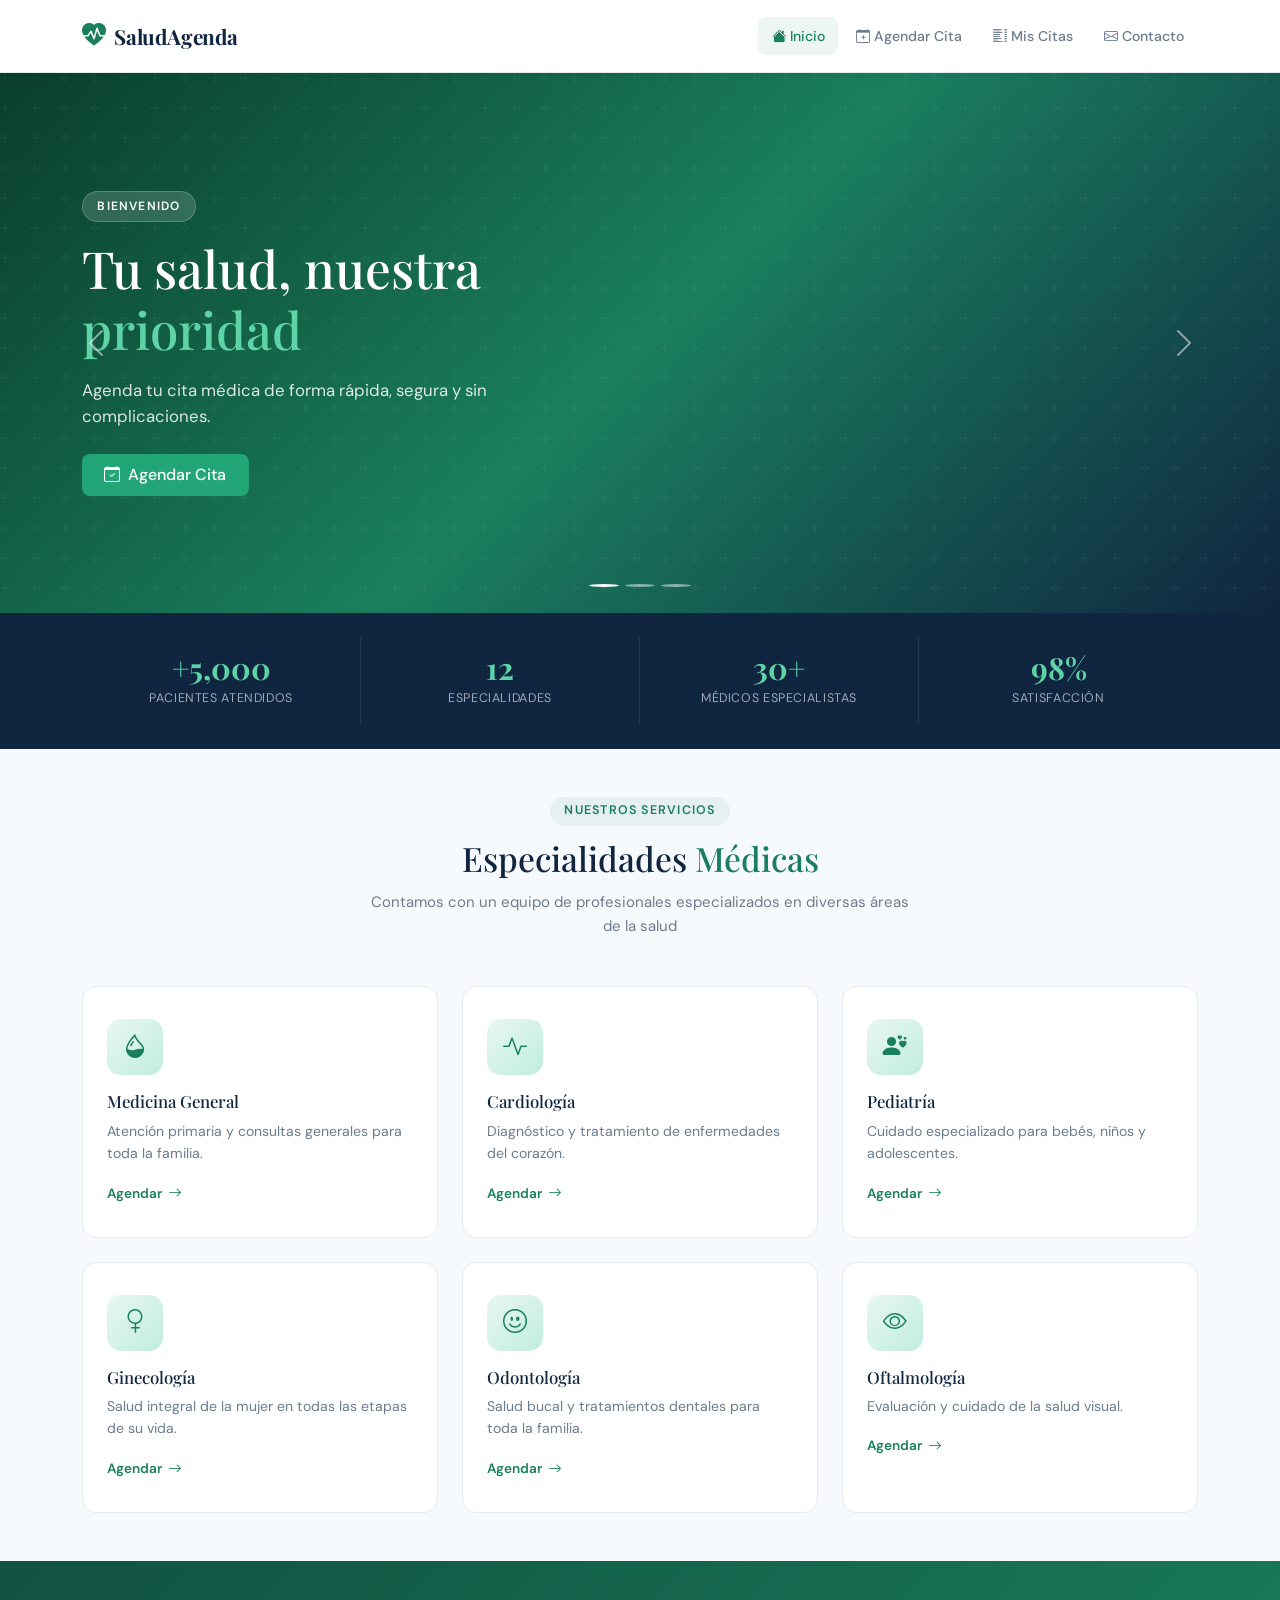
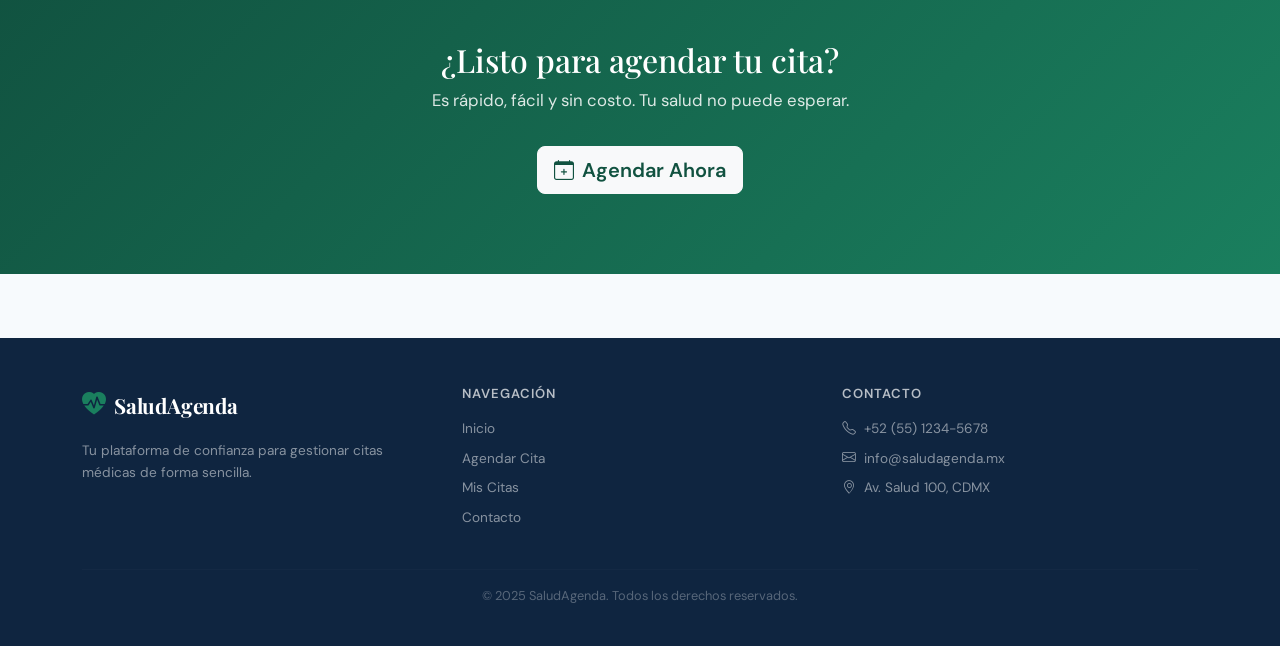
==== index.html @ a0083bcd "Add files via upload" ====
<!DOCTYPE html>
<html lang="es">
<head>
  <meta charset="UTF-8">
  <meta name="viewport" content="width=device-width, initial-scale=1.0">
  <title>SaludAgenda – Citas Médicas</title>
  <link href="https://cdn.jsdelivr.net/npm/bootstrap@5.3.0/dist/css/bootstrap.min.css" rel="stylesheet">
  <link href="https://cdn.jsdelivr.net/npm/bootstrap-icons@1.10.5/font/bootstrap-icons.css" rel="stylesheet">
  <link href="https://fonts.googleapis.com/css2?family=Playfair+Display:wght@600;700&family=DM+Sans:wght@300;400;500&display=swap" rel="stylesheet">
  <link rel="stylesheet" href="estilos.css">
</head>
<body>

<!-- NAVBAR -->
<nav class="navbar navbar-expand-lg sticky-top">
  <div class="container">
    <a class="navbar-brand d-flex align-items-center gap-2" href="index.html">
      <i class="bi bi-heart-pulse-fill text-accent fs-4"></i>
      <span class="brand-name">SaludAgenda</span>
    </a>
    <button class="navbar-toggler" type="button" data-bs-toggle="collapse" data-bs-target="#navMenu">
      <span class="navbar-toggler-icon"></span>
    </button>
    <div class="collapse navbar-collapse" id="navMenu">
      <ul class="navbar-nav ms-auto gap-1">
        <li class="nav-item"><a class="nav-link active" href="index.html"><i class="bi bi-house-fill me-1"></i>Inicio</a></li>
        <li class="nav-item"><a class="nav-link" href="registro.html"><i class="bi bi-calendar-plus me-1"></i>Agendar Cita</a></li>
        <li class="nav-item"><a class="nav-link" href="citas.html"><i class="bi bi-list-columns me-1"></i>Mis Citas</a></li>
        <li class="nav-item"><a class="nav-link" href="contacto.html"><i class="bi bi-envelope me-1"></i>Contacto</a></li>
      </ul>
    </div>
  </div>
</nav>

<!-- HERO CAROUSEL -->
<section class="hero-section">
  <div id="heroCarousel" class="carousel slide carousel-fade" data-bs-ride="carousel">
    <div class="carousel-indicators">
      <button type="button" data-bs-target="#heroCarousel" data-bs-slide-to="0" class="active"></button>
      <button type="button" data-bs-target="#heroCarousel" data-bs-slide-to="1"></button>
      <button type="button" data-bs-target="#heroCarousel" data-bs-slide-to="2"></button>
    </div>
    <div class="carousel-inner">
      <div class="carousel-item active">
        <div class="carousel-slide slide-1">
          <div class="carousel-overlay"></div>
          <div class="carousel-caption-custom container">
            <span class="slide-tag">Bienvenido</span>
            <h1>Tu salud, nuestra <span class="text-accent">prioridad</span></h1>
            <p>Agenda tu cita médica de forma rápida, segura y sin complicaciones.</p>
            <a href="registro.html" class="btn btn-accent btn-lg">
              <i class="bi bi-calendar-check me-2"></i>Agendar Cita
            </a>
          </div>
        </div>
      </div>
      <div class="carousel-item">
        <div class="carousel-slide slide-2">
          <div class="carousel-overlay"></div>
          <div class="carousel-caption-custom container">
            <span class="slide-tag">Especialistas</span>
            <h1>Médicos <span class="text-accent">certificados</span> para ti</h1>
            <p>Contamos con especialistas en diversas áreas de la medicina.</p>
            <a href="registro.html" class="btn btn-accent btn-lg">
              <i class="bi bi-person-badge me-2"></i>Ver Especialidades
            </a>
          </div>
        </div>
      </div>
      <div class="carousel-item">
        <div class="carousel-slide slide-3">
          <div class="carousel-overlay"></div>
          <div class="carousel-caption-custom container">
            <span class="slide-tag">Tecnología</span>
            <h1>Gestión <span class="text-accent">digital</span> de citas</h1>
            <p>Accede a tu historial de citas en cualquier momento y lugar.</p>
            <a href="citas.html" class="btn btn-accent btn-lg">
              <i class="bi bi-clipboard2-pulse me-2"></i>Ver Mis Citas
            </a>
          </div>
        </div>
      </div>
    </div>
    <button class="carousel-control-prev" type="button" data-bs-target="#heroCarousel" data-bs-slide="prev">
      <span class="carousel-control-prev-icon"></span>
    </button>
    <button class="carousel-control-next" type="button" data-bs-target="#heroCarousel" data-bs-slide="next">
      <span class="carousel-control-next-icon"></span>
    </button>
  </div>
</section>

<!-- STATS BAR -->
<section class="stats-bar">
  <div class="container">
    <div class="row text-center g-0">
      <div class="col-6 col-md-3 stat-item">
        <div class="stat-number">+5,000</div>
        <div class="stat-label">Pacientes Atendidos</div>
      </div>
      <div class="col-6 col-md-3 stat-item">
        <div class="stat-number">12</div>
        <div class="stat-label">Especialidades</div>
      </div>
      <div class="col-6 col-md-3 stat-item">
        <div class="stat-number">30+</div>
        <div class="stat-label">Médicos Especialistas</div>
      </div>
      <div class="col-6 col-md-3 stat-item">
        <div class="stat-number">98%</div>
        <div class="stat-label">Satisfacción</div>
      </div>
    </div>
  </div>
</section>

<!-- SERVICIOS -->
<section class="section-services py-5">
  <div class="container">
    <div class="section-header text-center mb-5">
      <span class="section-tag">Nuestros Servicios</span>
      <h2>Especialidades <span class="text-accent">Médicas</span></h2>
      <p class="section-subtitle">Contamos con un equipo de profesionales especializados en diversas áreas de la salud</p>
    </div>
    <div class="row g-4">
      <div class="col-sm-6 col-lg-4">
        <div class="service-card">
          <div class="service-icon"><i class="bi bi-droplet-half"></i></div>
          <h5>Medicina General</h5>
          <p>Atención primaria y consultas generales para toda la familia.</p>
          <a href="registro.html" class="btn-service">Agendar <i class="bi bi-arrow-right"></i></a>
        </div>
      </div>
      <div class="col-sm-6 col-lg-4">
        <div class="service-card">
          <div class="service-icon"><i class="bi bi-activity"></i></div>
          <h5>Cardiología</h5>
          <p>Diagnóstico y tratamiento de enfermedades del corazón.</p>
          <a href="registro.html" class="btn-service">Agendar <i class="bi bi-arrow-right"></i></a>
        </div>
      </div>
      <div class="col-sm-6 col-lg-4">
        <div class="service-card">
          <div class="service-icon"><i class="bi bi-person-hearts"></i></div>
          <h5>Pediatría</h5>
          <p>Cuidado especializado para bebés, niños y adolescentes.</p>
          <a href="registro.html" class="btn-service">Agendar <i class="bi bi-arrow-right"></i></a>
        </div>
      </div>
      <div class="col-sm-6 col-lg-4">
        <div class="service-card">
          <div class="service-icon"><i class="bi bi-gender-female"></i></div>
          <h5>Ginecología</h5>
          <p>Salud integral de la mujer en todas las etapas de su vida.</p>
          <a href="registro.html" class="btn-service">Agendar <i class="bi bi-arrow-right"></i></a>
        </div>
      </div>
      <div class="col-sm-6 col-lg-4">
        <div class="service-card">
          <div class="service-icon"><i class="bi bi-emoji-smile"></i></div>
          <h5>Odontología</h5>
          <p>Salud bucal y tratamientos dentales para toda la familia.</p>
          <a href="registro.html" class="btn-service">Agendar <i class="bi bi-arrow-right"></i></a>
        </div>
      </div>
      <div class="col-sm-6 col-lg-4">
        <div class="service-card">
          <div class="service-icon"><i class="bi bi-eye"></i></div>
          <h5>Oftalmología</h5>
          <p>Evaluación y cuidado de la salud visual.</p>
          <a href="registro.html" class="btn-service">Agendar <i class="bi bi-arrow-right"></i></a>
        </div>
      </div>
    </div>
  </div>
</section>

<!-- CTA -->
<section class="cta-section">
  <div class="container text-center">
    <h2>¿Listo para agendar tu cita?</h2>
    <p>Es rápido, fácil y sin costo. Tu salud no puede esperar.</p>
    <a href="registro.html" class="btn btn-light btn-lg mt-3">
      <i class="bi bi-calendar-plus me-2"></i>Agendar Ahora
    </a>
  </div>
</section>

<!-- FOOTER -->
<footer class="site-footer">
  <div class="container">
    <div class="row g-4">
      <div class="col-md-4">
        <div class="footer-brand mb-3">
          <i class="bi bi-heart-pulse-fill text-accent fs-4 me-2"></i>
          <span class="brand-name">SaludAgenda</span>
        </div>
        <p class="footer-desc">Tu plataforma de confianza para gestionar citas médicas de forma sencilla.</p>
      </div>
      <div class="col-md-4">
        <h6 class="footer-heading">Navegación</h6>
        <ul class="footer-links">
          <li><a href="index.html">Inicio</a></li>
          <li><a href="registro.html">Agendar Cita</a></li>
          <li><a href="citas.html">Mis Citas</a></li>
          <li><a href="contacto.html">Contacto</a></li>
        </ul>
      </div>
      <div class="col-md-4">
        <h6 class="footer-heading">Contacto</h6>
        <ul class="footer-links">
          <li><i class="bi bi-telephone me-2"></i>+52 (55) 1234-5678</li>
          <li><i class="bi bi-envelope me-2"></i>info@saludagenda.mx</li>
          <li><i class="bi bi-geo-alt me-2"></i>Av. Salud 100, CDMX</li>
        </ul>
      </div>
    </div>
    <hr class="footer-divider">
    <p class="text-center footer-copy">© 2025 SaludAgenda. Todos los derechos reservados.</p>
  </div>
</footer>

<script src="https://cdn.jsdelivr.net/npm/bootstrap@5.3.0/dist/js/bootstrap.bundle.min.js"></script>
</body>
</html>
---- estilos.css ----
/* ============================================
   SALUDAGENDA - estilos.css
   ============================================ */

:root {
  --accent: #1a7f5e;
  --accent-light: #22a678;
  --accent-dark: #115240;
  --navy: #0f2540;
  --navy-light: #1a3a5c;
  --text: #1a2b3c;
  --text-muted: #6b7c8d;
  --border: #e2eaf2;
  --surface: #f7fafd;
  --white: #ffffff;
  --shadow-sm: 0 2px 8px rgba(15,37,64,0.06);
  --shadow-md: 0 4px 20px rgba(15,37,64,0.10);
  --shadow-lg: 0 8px 40px rgba(15,37,64,0.14);
  --radius: 14px;
  --radius-sm: 8px;
}

/* Base */
* { box-sizing: border-box; }
body {
  font-family: 'DM Sans', sans-serif;
  color: var(--text);
  background: var(--surface);
  font-size: 15px;
  line-height: 1.6;
}
h1, h2, h3, h4, h5 {
  font-family: 'Playfair Display', serif;
  color: var(--navy);
}
.fw-500 { font-weight: 500; }
.text-accent { color: var(--accent); }

/* ============================================
   NAVBAR
   ============================================ */
.navbar {
  background: var(--white);
  border-bottom: 1px solid var(--border);
  padding: 0.75rem 0;
  box-shadow: var(--shadow-sm);
  z-index: 1000;
}
.navbar-brand { text-decoration: none; }
.brand-name {
  font-family: 'Playfair Display', serif;
  font-weight: 700;
  font-size: 1.3rem;
  color: var(--navy);
  letter-spacing: -0.01em;
}
.navbar-toggler {
  border: 1px solid var(--border);
  padding: 4px 8px;
}
.navbar-toggler-icon {
  background-image: url("data:image/svg+xml,%3Csvg xmlns='http://www.w3.org/2000/svg' width='30' height='30' viewBox='0 0 30 30'%3E%3Cpath stroke='%230f2540' stroke-linecap='round' stroke-miterlimit='10' stroke-width='2' d='M4 7h22M4 15h22M4 23h22'/%3E%3C/svg%3E");
}
.nav-link {
  color: var(--text-muted) !important;
  font-weight: 500;
  font-size: 0.88rem;
  padding: 0.5rem 0.85rem !important;
  border-radius: 8px;
  transition: all 0.2s;
  text-decoration: none;
}
.nav-link:hover, .nav-link.active {
  color: var(--accent) !important;
  background: rgba(26,127,94,0.07);
}

/* ============================================
   BUTTONS
   ============================================ */
.btn-accent {
  background: var(--accent);
  color: white;
  border: none;
  border-radius: var(--radius-sm);
  font-weight: 500;
  padding: 0.55rem 1.4rem;
  transition: all 0.2s;
}
.btn-accent:hover {
  background: var(--accent-light);
  color: white;
  box-shadow: 0 4px 14px rgba(26,127,94,0.3);
  transform: translateY(-1px);
}
.btn-outline-secondary {
  border-color: var(--border);
  color: var(--text-muted);
  border-radius: var(--radius-sm);
  font-weight: 500;
}
.btn-outline-secondary:hover {
  background: var(--surface);
  color: var(--text);
  border-color: #c5d3de;
}

/* ============================================
   HERO / CAROUSEL
   ============================================ */
.hero-section { position: relative; }
.carousel-slide {
  height: 540px;
  display: flex;
  align-items: center;
  position: relative;
}
.slide-1 { background: linear-gradient(135deg, #0a3d2b 0%, #1a7f5e 50%, #0f2540 100%); }
.slide-2 { background: linear-gradient(135deg, #0f2540 0%, #1a4a7a 50%, #0a3d2b 100%); }
.slide-3 { background: linear-gradient(135deg, #1a3a5c 0%, #0a3d2b 50%, #115240 100%); }
.carousel-overlay {
  position: absolute; inset: 0;
  background: url("data:image/svg+xml,%3Csvg width='60' height='60' viewBox='0 0 60 60' xmlns='http://www.w3.org/2000/svg'%3E%3Cg fill='none' fill-rule='evenodd'%3E%3Cg fill='%23ffffff' fill-opacity='0.03'%3E%3Cpath d='M36 34v-4h-2v4h-4v2h4v4h2v-4h4v-2h-4zm0-30V0h-2v4h-4v2h4v4h2V6h4V4h-4zM6 34v-4H4v4H0v2h4v4h2v-4h4v-2H6zM6 4V0H4v4H0v2h4v4h2V6h4V4H6z'/%3E%3C/g%3E%3C/g%3E%3C/svg%3E");
}
.carousel-caption-custom {
  position: relative;
  z-index: 2;
  color: white;
  text-align: left;
}
.slide-tag {
  display: inline-block;
  background: rgba(255,255,255,0.15);
  backdrop-filter: blur(10px);
  border: 1px solid rgba(255,255,255,0.2);
  color: white;
  font-size: 0.75rem;
  font-weight: 600;
  letter-spacing: 0.1em;
  text-transform: uppercase;
  padding: 0.3rem 0.9rem;
  border-radius: 50px;
  margin-bottom: 1rem;
  display: inline-block;
}
.carousel-caption-custom h1 {
  font-family: 'Playfair Display', serif;
  font-size: clamp(2rem, 5vw, 3.2rem);
  color: white;
  line-height: 1.2;
  margin-bottom: 1rem;
  max-width: 600px;
}
.carousel-caption-custom h1 .text-accent { color: #5dd3a6; }
.carousel-caption-custom p {
  font-size: 1.05rem;
  opacity: 0.85;
  max-width: 480px;
  margin-bottom: 1.5rem;
}
.carousel-caption-custom .btn-accent {
  background: var(--accent-light);
  font-size: 1rem;
}
.carousel-indicators button {
  width: 10px; height: 10px;
  border-radius: 50%;
  background-color: rgba(255,255,255,0.5);
  border: none;
}
.carousel-indicators .active { background-color: white; }

/* ============================================
   STATS BAR
   ============================================ */
.stats-bar {
  background: var(--navy);
  padding: 1.5rem 0;
}
.stat-item {
  padding: 1rem;
  border-right: 1px solid rgba(255,255,255,0.08);
}
.stat-item:last-child { border-right: none; }
.stat-number {
  font-family: 'Playfair Display', serif;
  font-size: 1.9rem;
  font-weight: 700;
  color: #5dd3a6;
  line-height: 1;
}
.stat-label {
  font-size: 0.78rem;
  color: rgba(255,255,255,0.6);
  text-transform: uppercase;
  letter-spacing: 0.05em;
  margin-top: 0.3rem;
}

/* ============================================
   SERVICES SECTION
   ============================================ */
.section-header .section-tag {
  display: inline-block;
  color: var(--accent);
  font-size: 0.78rem;
  font-weight: 600;
  letter-spacing: 0.1em;
  text-transform: uppercase;
  background: rgba(26,127,94,0.08);
  padding: 0.3rem 0.9rem;
  border-radius: 50px;
  margin-bottom: 0.75rem;
}
.section-header h2 {
  font-size: 2.1rem;
  margin-bottom: 0.75rem;
}
.section-subtitle {
  color: var(--text-muted);
  max-width: 540px;
  margin: 0 auto;
}
.service-card {
  background: var(--white);
  border-radius: var(--radius);
  padding: 2rem 1.5rem;
  border: 1px solid var(--border);
  transition: all 0.25s;
  height: 100%;
}
.service-card:hover {
  transform: translateY(-4px);
  box-shadow: var(--shadow-md);
  border-color: rgba(26,127,94,0.2);
}
.service-icon {
  width: 56px; height: 56px;
  background: linear-gradient(135deg, #e8f7f2, #c0eddf);
  border-radius: 14px;
  display: flex; align-items: center; justify-content: center;
  font-size: 1.5rem;
  color: var(--accent);
  margin-bottom: 1rem;
}
.service-card h5 {
  font-size: 1.05rem;
  margin-bottom: 0.5rem;
}
.service-card p {
  color: var(--text-muted);
  font-size: 0.88rem;
  margin-bottom: 1rem;
}
.btn-service {
  color: var(--accent);
  font-weight: 600;
  font-size: 0.85rem;
  text-decoration: none;
  display: inline-flex; align-items: center; gap: 0.4rem;
  transition: gap 0.2s;
}
.btn-service:hover { gap: 0.7rem; color: var(--accent-dark); }

/* ============================================
   CTA SECTION
   ============================================ */
.cta-section {
  background: linear-gradient(135deg, var(--accent-dark), var(--accent));
  padding: 5rem 0;
  color: white;
}
.cta-section h2 { color: white; font-size: 2rem; }
.cta-section p { opacity: 0.85; font-size: 1.05rem; }
.cta-section .btn-light {
  color: var(--accent-dark);
  font-weight: 600;
  border-radius: var(--radius-sm);
}

/* ============================================
   PAGE HEADER
   ============================================ */
.page-header {
  background: linear-gradient(135deg, var(--navy), var(--navy-light));
  padding: 3rem 0 2.5rem;
  color: white;
}
.page-header .breadcrumb-item a {
  color: rgba(255,255,255,0.6);
  text-decoration: none;
}
.page-header .breadcrumb-item.active { color: rgba(255,255,255,0.8); }
.page-header .breadcrumb-item + .breadcrumb-item::before { color: rgba(255,255,255,0.4); }
.page-header h1 {
  color: white;
  font-size: 2rem;
  margin: 0.5rem 0 0.4rem;
}
.page-header p { color: rgba(255,255,255,0.7); margin: 0; }

/* ============================================
   FORM CARD
   ============================================ */
.form-card {
  background: var(--white);
  border-radius: var(--radius);
  border: 1px solid var(--border);
  overflow: hidden;
  box-shadow: var(--shadow-sm);
}
.form-card-header {
  background: linear-gradient(135deg, var(--navy), var(--navy-light));
  color: white;
  text-align: center;
  padding: 2rem 1.5rem 1.5rem;
}
.form-card-header h4 { color: white; margin-bottom: 0.3rem; font-size: 1.4rem; }
.form-card-header p { color: rgba(255,255,255,0.7); margin: 0; font-size: 0.88rem; }
.form-card-body { padding: 2rem; }
.form-label { font-weight: 500; font-size: 0.88rem; color: var(--text); margin-bottom: 0.4rem; }
.input-group-text {
  background: var(--surface);
  border-color: var(--border);
  color: var(--text-muted);
}
.form-control, .form-select {
  border-color: var(--border);
  font-family: 'DM Sans', sans-serif;
  font-size: 0.92rem;
}
.form-control:focus, .form-select:focus {
  border-color: var(--accent);
  box-shadow: 0 0 0 3px rgba(26,127,94,0.12);
}
.form-control.is-invalid, .form-select.is-invalid {
  border-color: #dc3545;
}
.invalid-feedback { font-size: 0.78rem; }

/* Info cards below form */
.info-card {
  background: var(--white);
  border: 1px solid var(--border);
  border-radius: var(--radius-sm);
  padding: 1.3rem;
  text-align: center;
}
.info-card h6 { font-family: 'DM Sans', sans-serif; font-weight: 600; font-size: 0.88rem; margin-bottom: 0.3rem; }
.info-card p { font-size: 0.8rem; color: var(--text-muted); margin: 0; }

/* ============================================
   FILTER CARD
   ============================================ */
.filter-card {
  background: var(--white);
  border: 1px solid var(--border);
  border-radius: var(--radius);
  overflow: hidden;
  box-shadow: var(--shadow-sm);
}
.filter-card-header {
  background: var(--surface);
  border-bottom: 1px solid var(--border);
  padding: 0.75rem 1.25rem;
  font-weight: 600;
  font-size: 0.88rem;
  color: var(--text-muted);
}
.filter-card-body { padding: 1.25rem; }

/* ============================================
   TABLE
   ============================================ */
.table-wrapper {
  background: var(--white);
  border-radius: var(--radius);
  border: 1px solid var(--border);
  overflow: hidden;
  box-shadow: var(--shadow-sm);
}
.table { margin: 0; }
.table thead {
  background: var(--navy);
}
.table thead th {
  color: rgba(255,255,255,0.8);
  font-family: 'DM Sans', sans-serif;
  font-weight: 600;
  font-size: 0.78rem;
  letter-spacing: 0.05em;
  text-transform: uppercase;
  padding: 1rem 1.25rem;
  border: none;
}
.table tbody td {
  padding: 0.85rem 1.25rem;
  vertical-align: middle;
  border-bottom: 1px solid var(--border);
  font-size: 0.88rem;
}
.table tbody tr:last-child td { border-bottom: none; }
.table tbody tr:hover { background: rgba(26,127,94,0.03); }

.cita-id { color: var(--text-muted); font-size: 0.8rem; background: var(--surface); padding: 2px 6px; border-radius: 4px; }

.especialidad-pill {
  background: rgba(26,127,94,0.08);
  color: var(--accent-dark);
  font-size: 0.78rem;
  font-weight: 600;
  padding: 0.25rem 0.7rem;
  border-radius: 50px;
  white-space: nowrap;
}

/* Badges */
.badge-programada { background: #dbeafe; color: #1d4ed8; font-weight: 600; }
.badge-confirmada { background: #dcfce7; color: #15803d; font-weight: 600; }
.badge-cancelada  { background: #fee2e2; color: #b91c1c; font-weight: 600; }
.badge { font-size: 0.75rem; padding: 0.35em 0.7em; border-radius: 50px; }

/* Action buttons */
.btn-icon {
  width: 30px; height: 30px;
  padding: 0;
  display: inline-flex; align-items: center; justify-content: center;
  border-radius: 7px;
  font-size: 0.82rem;
  border: 1px solid var(--border);
  background: var(--white);
  color: var(--text-muted);
  transition: all 0.15s;
}
.btn-icon:hover { background: var(--surface); color: var(--text); }
.btn-icon.btn-edit:hover { background: #eff6ff; color: #2563eb; border-color: #bfdbfe; }
.btn-icon.btn-state:hover { background: #f0fdf4; color: var(--accent); border-color: #bbf7d0; }
.btn-icon.btn-del:hover { background: #fef2f2; color: #dc2626; border-color: #fecaca; }

.total-count { font-size: 0.88rem; color: var(--text-muted); }
.empty-state {
  text-align: center;
  padding: 4rem 2rem;
  color: var(--text-muted);
}
.empty-state h5 { color: var(--text); }

/* ============================================
   MODAL
   ============================================ */
.modal-custom { border-radius: var(--radius); overflow: hidden; border: none; }
.modal-custom .modal-header {
  background: var(--navy);
  color: white;
  border: none;
}
.modal-custom .modal-title { color: white; font-size: 1rem; }
.modal-custom .btn-close { filter: invert(1); }
.detail-dl dt { color: var(--text-muted); font-size: 0.82rem; font-weight: 500; }
.detail-dl dd { font-size: 0.88rem; }

/* ============================================
   CONTACT PAGE
   ============================================ */
.contact-info-panel {
  background: var(--white);
  border: 1px solid var(--border);
  border-radius: var(--radius);
  padding: 2rem;
  height: 100%;
  box-shadow: var(--shadow-sm);
}
.contact-info-panel h5 { font-size: 1.2rem; }
.contact-item {
  display: flex; gap: 1rem;
  align-items: flex-start;
  margin-bottom: 1.5rem;
}
.contact-icon {
  width: 40px; height: 40px; min-width: 40px;
  background: rgba(26,127,94,0.1);
  border-radius: 10px;
  display: flex; align-items: center; justify-content: center;
  color: var(--accent);
  font-size: 1.1rem;
}
.contact-item strong { display: block; font-size: 0.88rem; margin-bottom: 0.2rem; color: var(--navy); }
.contact-item p { font-size: 0.83rem; color: var(--text-muted); margin: 0; line-height: 1.6; }
.social-links { display: flex; gap: 0.6rem; }
.social-btn {
  width: 38px; height: 38px;
  border-radius: 9px;
  background: var(--surface);
  border: 1px solid var(--border);
  display: flex; align-items: center; justify-content: center;
  color: var(--text-muted);
  text-decoration: none;
  font-size: 1rem;
  transition: all 0.2s;
}
.social-btn:hover {
  background: var(--accent);
  color: white;
  border-color: var(--accent);
  transform: translateY(-2px);
}
.map-placeholder {
  height: 200px;
  background: linear-gradient(135deg, var(--surface), #e8f4ef);
  border-top: 1px solid var(--border);
  display: flex; flex-direction: column;
  align-items: center; justify-content: center;
  color: var(--text-muted);
}
.map-placeholder i { color: var(--accent); }

/* ============================================
   FOOTER
   ============================================ */
.site-footer {
  background: var(--navy);
  padding: 3rem 0 1.5rem;
  margin-top: 4rem;
}
.footer-brand { display: flex; align-items: center; }
.footer-brand .brand-name { color: white; }
.footer-desc { color: rgba(255,255,255,0.5); font-size: 0.85rem; }
.footer-heading { color: rgba(255,255,255,0.7); font-family: 'DM Sans', sans-serif; font-weight: 600; font-size: 0.82rem; text-transform: uppercase; letter-spacing: 0.08em; margin-bottom: 1rem; }
.footer-links { list-style: none; padding: 0; margin: 0; }
.footer-links li { margin-bottom: 0.5rem; font-size: 0.85rem; color: rgba(255,255,255,0.5); }
.footer-links a { color: rgba(255,255,255,0.5); text-decoration: none; transition: color 0.2s; }
.footer-links a:hover { color: #5dd3a6; }
.footer-divider { border-color: rgba(255,255,255,0.08); margin: 2rem 0 1rem; }
.footer-copy { color: rgba(255,255,255,0.3); font-size: 0.8rem; }

/* ============================================
   ALERTS
   ============================================ */
.alert-success {
  background: #f0fdf4;
  border-color: #bbf7d0;
  color: #15803d;
  border-radius: var(--radius-sm);
}
.alert-danger {
  background: #fef2f2;
  border-color: #fecaca;
  color: #b91c1c;
  border-radius: var(--radius-sm);
}

/* ============================================
   RESPONSIVE
   ============================================ */
@media (max-width: 768px) {
  .carousel-slide { height: 420px; }
  .carousel-caption-custom h1 { font-size: 1.8rem; }
  .stat-item { border-right: none; border-bottom: 1px solid rgba(255,255,255,0.08); }
  .stat-item:last-child { border-bottom: none; }
  .table-wrapper { overflow-x: auto; }
  .table { min-width: 700px; }
}
@media (max-width: 576px) {
  .carousel-slide { height: 360px; }
  .form-card-body { padding: 1.25rem; }
  .page-header { padding: 2rem 0 1.5rem; }
}
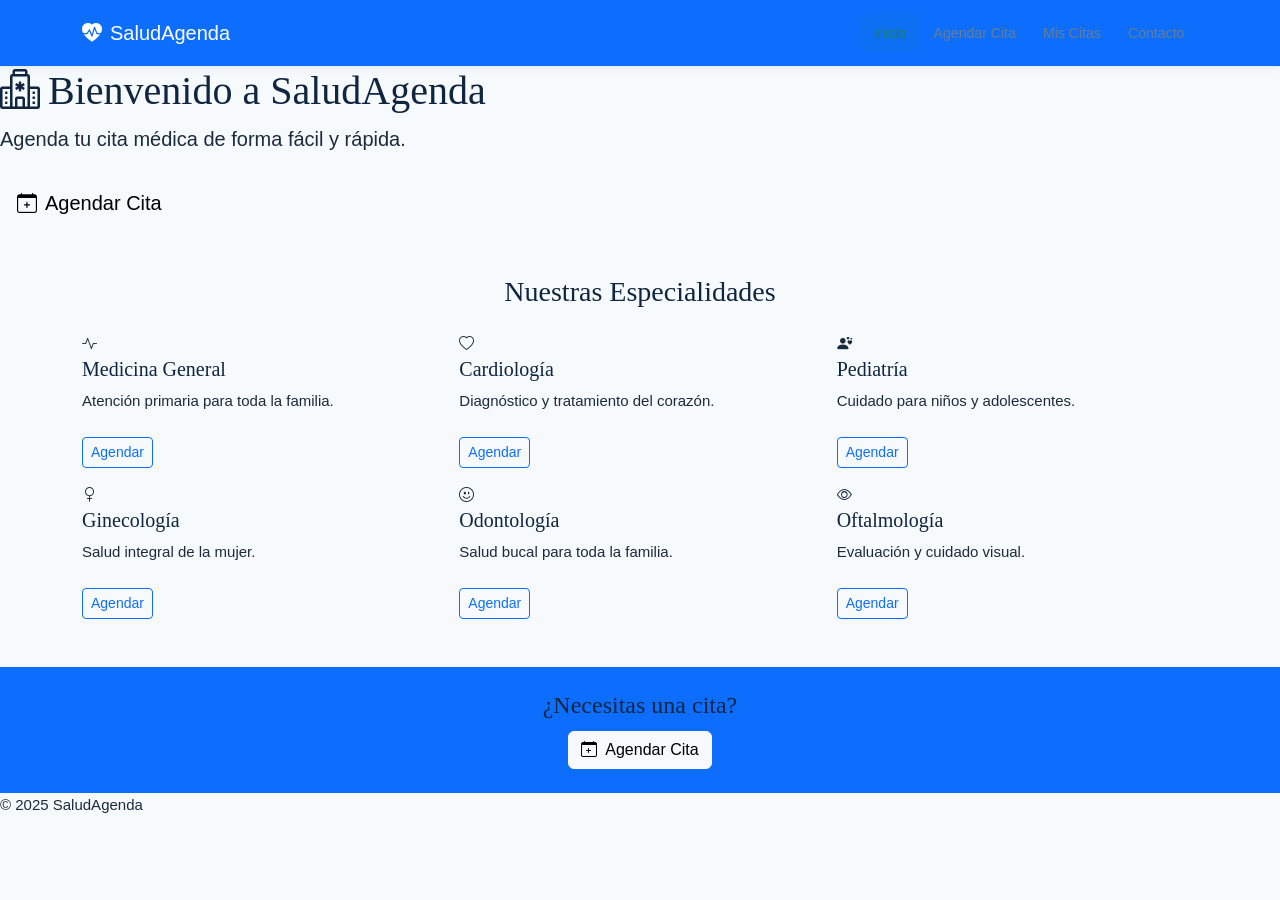
==== commit 562ee188: "Add files via upload" ====
--- a/index.html
+++ b/index.html
@@ -3,223 +3,55 @@
 <head>
   <meta charset="UTF-8">
   <meta name="viewport" content="width=device-width, initial-scale=1.0">
-  <title>SaludAgenda – Citas Médicas</title>
+  <title>SaludAgenda</title>
   <link href="https://cdn.jsdelivr.net/npm/bootstrap@5.3.0/dist/css/bootstrap.min.css" rel="stylesheet">
   <link href="https://cdn.jsdelivr.net/npm/bootstrap-icons@1.10.5/font/bootstrap-icons.css" rel="stylesheet">
-  <link href="https://fonts.googleapis.com/css2?family=Playfair+Display:wght@600;700&family=DM+Sans:wght@300;400;500&display=swap" rel="stylesheet">
   <link rel="stylesheet" href="estilos.css">
 </head>
 <body>
 
-<!-- NAVBAR -->
-<nav class="navbar navbar-expand-lg sticky-top">
+<nav class="navbar navbar-expand-lg navbar-dark bg-primary">
   <div class="container">
-    <a class="navbar-brand d-flex align-items-center gap-2" href="index.html">
-      <i class="bi bi-heart-pulse-fill text-accent fs-4"></i>
-      <span class="brand-name">SaludAgenda</span>
-    </a>
-    <button class="navbar-toggler" type="button" data-bs-toggle="collapse" data-bs-target="#navMenu">
+    <a class="navbar-brand" href="index.html"><i class="bi bi-heart-pulse-fill me-2"></i>SaludAgenda</a>
+    <button class="navbar-toggler" type="button" data-bs-toggle="collapse" data-bs-target="#menu">
       <span class="navbar-toggler-icon"></span>
     </button>
-    <div class="collapse navbar-collapse" id="navMenu">
-      <ul class="navbar-nav ms-auto gap-1">
-        <li class="nav-item"><a class="nav-link active" href="index.html"><i class="bi bi-house-fill me-1"></i>Inicio</a></li>
-        <li class="nav-item"><a class="nav-link" href="registro.html"><i class="bi bi-calendar-plus me-1"></i>Agendar Cita</a></li>
-        <li class="nav-item"><a class="nav-link" href="citas.html"><i class="bi bi-list-columns me-1"></i>Mis Citas</a></li>
-        <li class="nav-item"><a class="nav-link" href="contacto.html"><i class="bi bi-envelope me-1"></i>Contacto</a></li>
+    <div class="collapse navbar-collapse" id="menu">
+      <ul class="navbar-nav ms-auto">
+        <li class="nav-item"><a class="nav-link active" href="index.html">Inicio</a></li>
+        <li class="nav-item"><a class="nav-link" href="registro.html">Agendar Cita</a></li>
+        <li class="nav-item"><a class="nav-link" href="citas.html">Mis Citas</a></li>
+        <li class="nav-item"><a class="nav-link" href="contacto.html">Contacto</a></li>
       </ul>
     </div>
   </div>
 </nav>
 
-<!-- HERO CAROUSEL -->
-<section class="hero-section">
-  <div id="heroCarousel" class="carousel slide carousel-fade" data-bs-ride="carousel">
-    <div class="carousel-indicators">
-      <button type="button" data-bs-target="#heroCarousel" data-bs-slide-to="0" class="active"></button>
-      <button type="button" data-bs-target="#heroCarousel" data-bs-slide-to="1"></button>
-      <button type="button" data-bs-target="#heroCarousel" data-bs-slide-to="2"></button>
-    </div>
-    <div class="carousel-inner">
-      <div class="carousel-item active">
-        <div class="carousel-slide slide-1">
-          <div class="carousel-overlay"></div>
-          <div class="carousel-caption-custom container">
-            <span class="slide-tag">Bienvenido</span>
-            <h1>Tu salud, nuestra <span class="text-accent">prioridad</span></h1>
-            <p>Agenda tu cita médica de forma rápida, segura y sin complicaciones.</p>
-            <a href="registro.html" class="btn btn-accent btn-lg">
-              <i class="bi bi-calendar-check me-2"></i>Agendar Cita
-            </a>
-          </div>
-        </div>
-      </div>
-      <div class="carousel-item">
-        <div class="carousel-slide slide-2">
-          <div class="carousel-overlay"></div>
-          <div class="carousel-caption-custom container">
-            <span class="slide-tag">Especialistas</span>
-            <h1>Médicos <span class="text-accent">certificados</span> para ti</h1>
-            <p>Contamos con especialistas en diversas áreas de la medicina.</p>
-            <a href="registro.html" class="btn btn-accent btn-lg">
-              <i class="bi bi-person-badge me-2"></i>Ver Especialidades
-            </a>
-          </div>
-        </div>
-      </div>
-      <div class="carousel-item">
-        <div class="carousel-slide slide-3">
-          <div class="carousel-overlay"></div>
-          <div class="carousel-caption-custom container">
-            <span class="slide-tag">Tecnología</span>
-            <h1>Gestión <span class="text-accent">digital</span> de citas</h1>
-            <p>Accede a tu historial de citas en cualquier momento y lugar.</p>
-            <a href="citas.html" class="btn btn-accent btn-lg">
-              <i class="bi bi-clipboard2-pulse me-2"></i>Ver Mis Citas
-            </a>
-          </div>
-        </div>
-      </div>
-    </div>
-    <button class="carousel-control-prev" type="button" data-bs-target="#heroCarousel" data-bs-slide="prev">
-      <span class="carousel-control-prev-icon"></span>
-    </button>
-    <button class="carousel-control-next" type="button" data-bs-target="#heroCarousel" data-bs-slide="next">
-      <span class="carousel-control-next-icon"></span>
-    </button>
+<div class="hero-section">
+  <h1><i class="bi bi-hospital me-2"></i>Bienvenido a SaludAgenda</h1>
+  <p class="lead">Agenda tu cita médica de forma fácil y rápida.</p>
+  <a href="registro.html" class="btn btn-light btn-lg mt-2"><i class="bi bi-calendar-plus me-2"></i>Agendar Cita</a>
+</div>
+
+<div class="container my-5">
+  <h3 class="mb-4 text-center">Nuestras Especialidades</h3>
+  <div class="row row-cols-2 row-cols-md-3 g-3">
+    <div class="col"><div class="servicio-card"><i class="bi bi-activity"></i><h5>Medicina General</h5><p>Atención primaria para toda la familia.</p><a href="registro.html" class="btn btn-sm btn-outline-primary mt-2">Agendar</a></div></div>
+    <div class="col"><div class="servicio-card"><i class="bi bi-heart"></i><h5>Cardiología</h5><p>Diagnóstico y tratamiento del corazón.</p><a href="registro.html" class="btn btn-sm btn-outline-primary mt-2">Agendar</a></div></div>
+    <div class="col"><div class="servicio-card"><i class="bi bi-person-hearts"></i><h5>Pediatría</h5><p>Cuidado para niños y adolescentes.</p><a href="registro.html" class="btn btn-sm btn-outline-primary mt-2">Agendar</a></div></div>
+    <div class="col"><div class="servicio-card"><i class="bi bi-gender-female"></i><h5>Ginecología</h5><p>Salud integral de la mujer.</p><a href="registro.html" class="btn btn-sm btn-outline-primary mt-2">Agendar</a></div></div>
+    <div class="col"><div class="servicio-card"><i class="bi bi-emoji-smile"></i><h5>Odontología</h5><p>Salud bucal para toda la familia.</p><a href="registro.html" class="btn btn-sm btn-outline-primary mt-2">Agendar</a></div></div>
+    <div class="col"><div class="servicio-card"><i class="bi bi-eye"></i><h5>Oftalmología</h5><p>Evaluación y cuidado visual.</p><a href="registro.html" class="btn btn-sm btn-outline-primary mt-2">Agendar</a></div></div>
   </div>
-</section>
+</div>
 
-<!-- STATS BAR -->
-<section class="stats-bar">
-  <div class="container">
-    <div class="row text-center g-0">
-      <div class="col-6 col-md-3 stat-item">
-        <div class="stat-number">+5,000</div>
-        <div class="stat-label">Pacientes Atendidos</div>
-      </div>
-      <div class="col-6 col-md-3 stat-item">
-        <div class="stat-number">12</div>
-        <div class="stat-label">Especialidades</div>
-      </div>
-      <div class="col-6 col-md-3 stat-item">
-        <div class="stat-number">30+</div>
-        <div class="stat-label">Médicos Especialistas</div>
-      </div>
-      <div class="col-6 col-md-3 stat-item">
-        <div class="stat-number">98%</div>
-        <div class="stat-label">Satisfacción</div>
-      </div>
-    </div>
-  </div>
-</section>
+<div class="bg-primary text-white text-center py-4">
+  <h4>¿Necesitas una cita?</h4>
+  <a href="registro.html" class="btn btn-light mt-1"><i class="bi bi-calendar-plus me-2"></i>Agendar Cita</a>
+</div>
 
-<!-- SERVICIOS -->
-<section class="section-services py-5">
-  <div class="container">
-    <div class="section-header text-center mb-5">
-      <span class="section-tag">Nuestros Servicios</span>
-      <h2>Especialidades <span class="text-accent">Médicas</span></h2>
-      <p class="section-subtitle">Contamos con un equipo de profesionales especializados en diversas áreas de la salud</p>
-    </div>
-    <div class="row g-4">
-      <div class="col-sm-6 col-lg-4">
-        <div class="service-card">
-          <div class="service-icon"><i class="bi bi-droplet-half"></i></div>
-          <h5>Medicina General</h5>
-          <p>Atención primaria y consultas generales para toda la familia.</p>
-          <a href="registro.html" class="btn-service">Agendar <i class="bi bi-arrow-right"></i></a>
-        </div>
-      </div>
-      <div class="col-sm-6 col-lg-4">
-        <div class="service-card">
-          <div class="service-icon"><i class="bi bi-activity"></i></div>
-          <h5>Cardiología</h5>
-          <p>Diagnóstico y tratamiento de enfermedades del corazón.</p>
-          <a href="registro.html" class="btn-service">Agendar <i class="bi bi-arrow-right"></i></a>
-        </div>
-      </div>
-      <div class="col-sm-6 col-lg-4">
-        <div class="service-card">
-          <div class="service-icon"><i class="bi bi-person-hearts"></i></div>
-          <h5>Pediatría</h5>
-          <p>Cuidado especializado para bebés, niños y adolescentes.</p>
-          <a href="registro.html" class="btn-service">Agendar <i class="bi bi-arrow-right"></i></a>
-        </div>
-      </div>
-      <div class="col-sm-6 col-lg-4">
-        <div class="service-card">
-          <div class="service-icon"><i class="bi bi-gender-female"></i></div>
-          <h5>Ginecología</h5>
-          <p>Salud integral de la mujer en todas las etapas de su vida.</p>
-          <a href="registro.html" class="btn-service">Agendar <i class="bi bi-arrow-right"></i></a>
-        </div>
-      </div>
-      <div class="col-sm-6 col-lg-4">
-        <div class="service-card">
-          <div class="service-icon"><i class="bi bi-emoji-smile"></i></div>
-          <h5>Odontología</h5>
-          <p>Salud bucal y tratamientos dentales para toda la familia.</p>
-          <a href="registro.html" class="btn-service">Agendar <i class="bi bi-arrow-right"></i></a>
-        </div>
-      </div>
-      <div class="col-sm-6 col-lg-4">
-        <div class="service-card">
-          <div class="service-icon"><i class="bi bi-eye"></i></div>
-          <h5>Oftalmología</h5>
-          <p>Evaluación y cuidado de la salud visual.</p>
-          <a href="registro.html" class="btn-service">Agendar <i class="bi bi-arrow-right"></i></a>
-        </div>
-      </div>
-    </div>
-  </div>
-</section>
-
-<!-- CTA -->
-<section class="cta-section">
-  <div class="container text-center">
-    <h2>¿Listo para agendar tu cita?</h2>
-    <p>Es rápido, fácil y sin costo. Tu salud no puede esperar.</p>
-    <a href="registro.html" class="btn btn-light btn-lg mt-3">
-      <i class="bi bi-calendar-plus me-2"></i>Agendar Ahora
-    </a>
-  </div>
-</section>
-
-<!-- FOOTER -->
-<footer class="site-footer">
-  <div class="container">
-    <div class="row g-4">
-      <div class="col-md-4">
-        <div class="footer-brand mb-3">
-          <i class="bi bi-heart-pulse-fill text-accent fs-4 me-2"></i>
-          <span class="brand-name">SaludAgenda</span>
-        </div>
-        <p class="footer-desc">Tu plataforma de confianza para gestionar citas médicas de forma sencilla.</p>
-      </div>
-      <div class="col-md-4">
-        <h6 class="footer-heading">Navegación</h6>
-        <ul class="footer-links">
-          <li><a href="index.html">Inicio</a></li>
-          <li><a href="registro.html">Agendar Cita</a></li>
-          <li><a href="citas.html">Mis Citas</a></li>
-          <li><a href="contacto.html">Contacto</a></li>
-        </ul>
-      </div>
-      <div class="col-md-4">
-        <h6 class="footer-heading">Contacto</h6>
-        <ul class="footer-links">
-          <li><i class="bi bi-telephone me-2"></i>+52 (55) 1234-5678</li>
-          <li><i class="bi bi-envelope me-2"></i>info@saludagenda.mx</li>
-          <li><i class="bi bi-geo-alt me-2"></i>Av. Salud 100, CDMX</li>
-        </ul>
-      </div>
-    </div>
-    <hr class="footer-divider">
-    <p class="text-center footer-copy">© 2025 SaludAgenda. Todos los derechos reservados.</p>
-  </div>
-</footer>
+<footer><p class="mb-0">© 2025 SaludAgenda</p></footer>
 
 <script src="https://cdn.jsdelivr.net/npm/bootstrap@5.3.0/dist/js/bootstrap.bundle.min.js"></script>
 </body>
-</html>
+</html>
